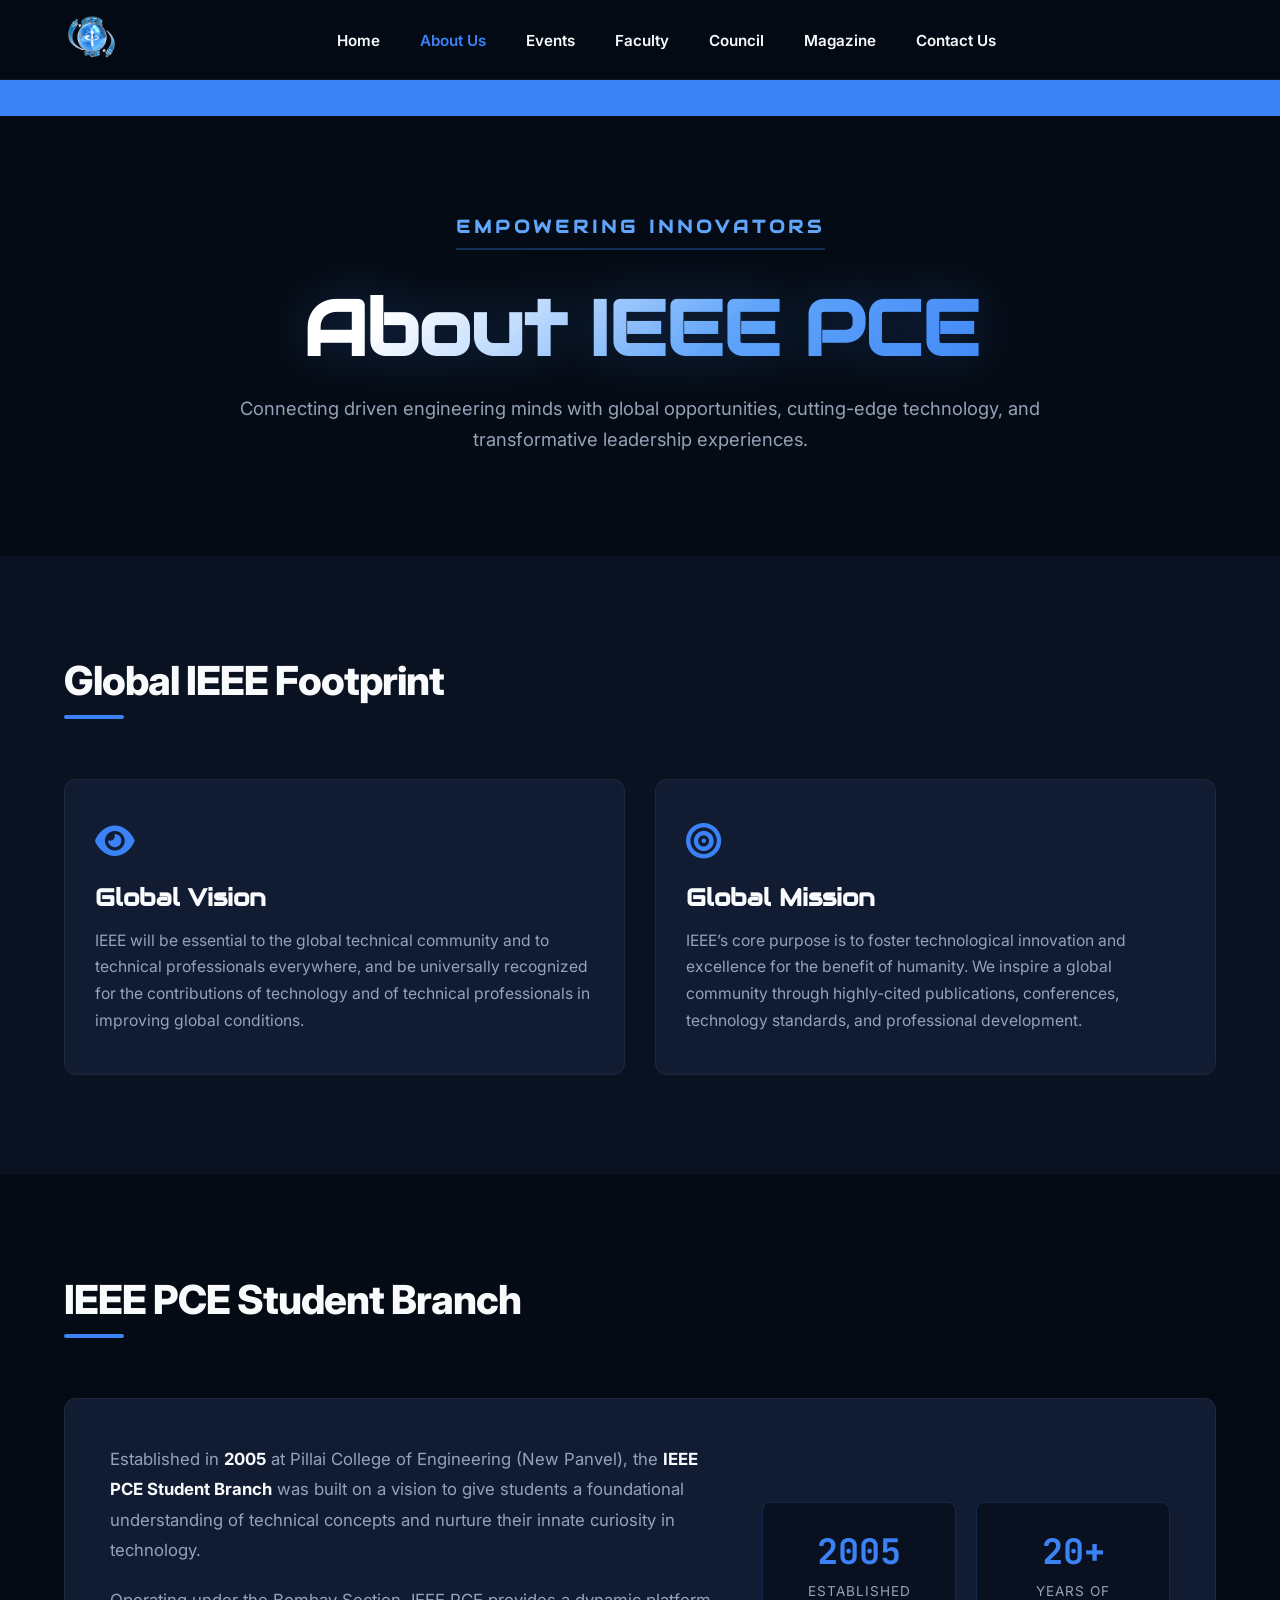
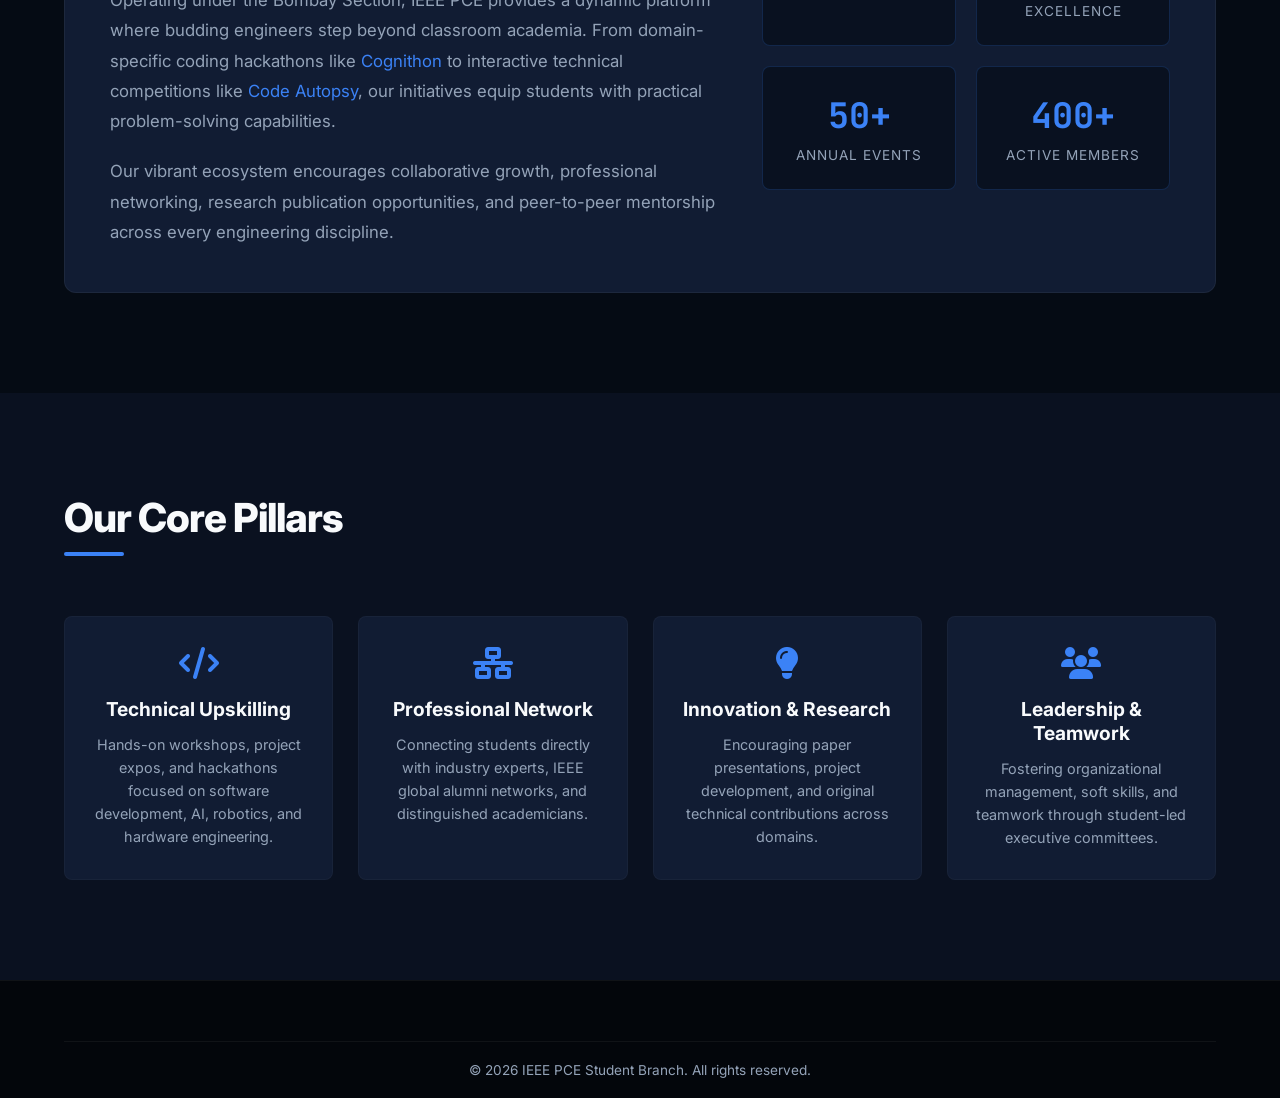
==== about/about.html @ e6388c2b "home page banner bug fix and about us page added" ====
<!DOCTYPE html>
<html lang="en">
<head>
  <meta charset="UTF-8" />
  <meta name="viewport" content="width=device-width, initial-scale=1.0" />
  <title>About Us | IEEE PCE</title>
  <link rel="shortcut icon" type="image/x-icon" href="../static/ieeee.png" />
  <link rel="preconnect" href="https://fonts.googleapis.com">
  <link rel="preconnect" href="https://fonts.gstatic.com" crossorigin>
  <link href="https://fonts.googleapis.com/css2?family=Audiowide&family=Iceland&family=Inter:wght@400;600;800&family=JetBrains+Mono:wght@400;700&display=swap" rel="stylesheet">
  <link rel="stylesheet" href="../home/styles.css" />
  <link rel="stylesheet" href="about.css" />
  <link rel="stylesheet" href="https://cdnjs.cloudflare.com/ajax/libs/font-awesome/6.4.2/css/all.min.css" crossorigin="anonymous" referrerpolicy="no-referrer" />
</head>
<body>
  <div id="preloader">
    <div class="loader-content">IEEE PCE</div>
  </div>

  <!-- Shared Navbar -->
  <header class="navbar">
    <a href="../index.html" class="logo-link">
      <img src="../static/ieeee.png" alt="IEEE PCE Logo" class="logo" />
    </a>
    <ul class="nav-links" id="nav-links">
      <li><a href="../index.html">Home</a></li>
      <li><a href="about.html" style="color: var(--accent-primary);">About Us</a></li>
      <li><a href="../events/events.html">Events</a></li>
      <li><a href="../faculty/faculty.html">Faculty</a></li>
      <li><a href="../council/council.html">Council</a></li>
      <li><a href="../Final Mag.pdf">Magazine</a></li>
      <li><a href="../contact/contact.html">Contact Us</a></li>
      <i class="fa-solid fa-xmark close-menu" id="close-menu"></i>
    </ul>
    <div class="nav-controls">
      <i class="fa-solid fa-bars open-menu" id="open-menu"></i>
    </div>
  </header>

  <!-- Sliding Banner -->
  <div class="sliding-banner">
    <div class="sliding-text">Discover IEEE PCE — Fostering Technological Innovation & Academic Excellence.</div>
  </div>

  <main id="main-content">
    <!-- Hero Banner -->
    <section class="about-hero section-padding">
      <canvas id="particle-canvas"></canvas>
      <div class="about-hero-content hidden">
        <span class="subtitle">Empowering Innovators</span>
        <h1 class="page-title">About IEEE PCE</h1>
        <p class="hero-desc">
          Connecting driven engineering minds with global opportunities, cutting-edge technology, and transformative leadership experiences.
        </p>
      </div>
    </section>

    <!-- Global Vision & Mission Section -->
    <section class="global-vision-section section-padding">
      <div class="section-header hidden">
        <h2>Global IEEE Footprint</h2>
        <div class="line"></div>
      </div>

      <div class="vision-mission-grid">
        <div class="vm-card hidden">
          <div class="vm-icon"><i class="fa-solid fa-eye"></i></div>
          <h3>Global Vision</h3>
          <p>
            IEEE will be essential to the global technical community and to technical professionals everywhere, and be universally recognized for the contributions of technology and of technical professionals in improving global conditions.
          </p>
        </div>

        <div class="vm-card hidden">
          <div class="vm-icon"><i class="fa-solid fa-bullseye"></i></div>
          <h3>Global Mission</h3>
          <p>
            IEEE’s core purpose is to foster technological innovation and excellence for the benefit of humanity. We inspire a global community through highly-cited publications, conferences, technology standards, and professional development.
          </p>
        </div>
      </div>
    </section>

    <!-- IEEE PCE Student Branch Section -->
    <section class="sb-section section-padding">
      <div class="section-header hidden">
        <h2>IEEE PCE Student Branch</h2>
        <div class="line"></div>
      </div>

      <div class="sb-container hidden">
        <div class="sb-text">
          <p>
            Established in <strong>2005</strong> at Pillai College of Engineering (New Panvel), the <strong>IEEE PCE Student Branch</strong> was built on a vision to give students a foundational understanding of technical concepts and nurture their innate curiosity in technology.
          </p>
          <p>
            Operating under the Bombay Section, IEEE PCE provides a dynamic platform where budding engineers step beyond classroom academia. From domain-specific coding hackathons like <em>Cognithon</em> to interactive technical competitions like <em>Code Autopsy</em>, our initiatives equip students with practical problem-solving capabilities.
          </p>
          <p>
            Our vibrant ecosystem encourages collaborative growth, professional networking, research publication opportunities, and peer-to-peer mentorship across every engineering discipline.
          </p>
        </div>
        <div class="sb-stats-grid">
          <div class="stat-box">
            <h4>2005</h4>
            <span>Established</span>
          </div>
          <div class="stat-box">
            <h4>20+</h4>
            <span>Years of Excellence</span>
          </div>
          <div class="stat-box">
            <h4>50+</h4>
            <span>Annual Events</span>
          </div>
          <div class="stat-box">
            <h4>400+</h4>
            <span>Active Members</span>
          </div>
        </div>
      </div>
    </section>

    <!-- Core Pillars / Objectives -->
    <section class="pillars-section section-padding">
      <div class="section-header hidden">
        <h2>Our Core Pillars</h2>
        <div class="line"></div>
      </div>

      <div class="pillars-grid">
        <div class="pillar-card hidden">
          <i class="fa-solid fa-code"></i>
          <h3>Technical Upskilling</h3>
          <p>Hands-on workshops, project expos, and hackathons focused on software development, AI, robotics, and hardware engineering.</p>
        </div>

        <div class="pillar-card hidden">
          <i class="fa-solid fa-network-wired"></i>
          <h3>Professional Network</h3>
          <p>Connecting students directly with industry experts, IEEE global alumni networks, and distinguished academicians.</p>
        </div>

        <div class="pillar-card hidden">
          <i class="fa-solid fa-lightbulb"></i>
          <h3>Innovation & Research</h3>
          <p>Encouraging paper presentations, project development, and original technical contributions across domains.</p>
        </div>

        <div class="pillar-card hidden">
          <i class="fa-solid fa-users"></i>
          <h3>Leadership & Teamwork</h3>
          <p>Fostering organizational management, soft skills, and teamwork through student-led executive committees.</p>
        </div>
      </div>
    </section>
  </main>

  <!-- Shared Footer -->
  <footer class="site-footer">
    <div class="footer-bottom">
      <p>© 2026 IEEE PCE Student Branch. All rights reserved.</p>
    </div>
  </footer>

  <script src="../home/script.js"></script>
</body>
</html>
---- home/styles.css ----
/* Color Variables - Dark Cinematic Blues */
:root {
  --bg-deep: #050b14;       /* Almost black blue */
  --bg-surface: #0a1120;    /* Dark blue surface */
  --bg-card: #111c33;       /* Slightly lighter card background */
  --accent-primary: #3b82f6; /* Clean digital blue */
  --accent-glow: rgba(59, 130, 246, 0.4);
  --text-main: #f8fafc;
  --text-muted: #94a3b8;
  --font-sans: 'Inter', sans-serif;
  --font-heading: 'Audiowide', sans-serif;
  --font-mono: 'JetBrains Mono', monospace;
}

/* Reset & Base Styles */
* {
  margin: 0;
  padding: 0;
  box-sizing: border-box;
}

html {
  scroll-behavior: smooth;
  background-color: var(--bg-deep);
  color: var(--text-main);
  font-family: var(--font-sans);
  overflow-x: hidden;
}

body {
  overflow-x: hidden;
}

/* Preloader */
#preloader {
  position: fixed;
  inset: 0;
  background-color: var(--bg-deep);
  display: flex;
  justify-content: center;
  align-items: center;
  z-index: 9999;
  transition: opacity 0.5s ease;
}

.loader-content {
  font-family: var(--font-mono);
  font-size: 2rem;
  font-weight: 700;
  color: var(--accent-primary);
  letter-spacing: 4px;
  animation: pulse 1.5s infinite alternate;
}

@keyframes pulse {
  0% { opacity: 0.5; text-shadow: 0 0 10px transparent; }
  100% { opacity: 1; text-shadow: 0 0 20px var(--accent-primary); }
}

/* Navbar */
.navbar {
  position: fixed;
  top: 0;
  width: 100%;
  height: 80px;
  display: flex;
  justify-content: space-between;
  align-items: center;
  padding: 0 5%;
  background: rgba(5, 11, 20, 0.85);
  backdrop-filter: blur(12px);
  z-index: 1000;
  border-bottom: 1px solid rgba(255,255,255,0.05);
}

#close-menu {
  display: none; /* Hides the mobile close button on desktop */
}

.logo {
  height: 45px;
}

.nav-links {
  display: flex;
  list-style: none;
  gap: 2.5rem;
}

.nav-links a {
  text-decoration: none;
  color: var(--text-main);
  font-size: 0.95rem;
  font-weight: 600;
  transition: color 0.3s;
  position: relative;
}

.nav-links a:hover {
  color: var(--accent-primary);
}

.nav-controls i {
  font-size: 1.5rem;
  display: none; /* For mobile */
}

/* Sliding Banner */
.sliding-banner {
  margin-top: 80px;
  background-color: var(--accent-primary);
  padding: 8px 0;
  overflow: hidden;
  white-space: nowrap;
}

.sliding-text {
  display: inline-block;
  color: #fff;
  font-family: var(--font-mono);
  font-size: 0.85rem;
  animation: slideBanner 20s linear infinite;
  padding-left: 100%;
}

@keyframes slideBanner {
  0% { transform: translateX(0); }
  100% { transform: translateX(-100%); }
}

/* Typography & Utilities */
.section-padding {
  padding: 100px 5%;
}

.section-header {
  margin-bottom: 60px;
}

.section-header h2 {
  font-size: 2.5rem;
  font-weight: 800;
  margin-bottom: 10px;
  letter-spacing: -1px;
}

.line {
  width: 60px;
  height: 4px;
  background: var(--accent-primary);
  border-radius: 2px;
}

/* Hero Section */
.hero-section {
  position: relative;
  min-height: 90vh;
  display: flex;
  flex-direction: column;
  justify-content: center;
  align-items: center;
  text-align: center;
}

/* --- Particle Canvas --- */
#particle-canvas {
  position: absolute;
  top: 0;
  left: 0;
  width: 100%;
  height: 100%;
  z-index: -2; /* Keeps it behind the logo (-1) and the text */
  pointer-events: auto; /* Allows it to track the mouse */
}

.hero-bg-logo {
  position: absolute;
  top: 50%;
  left: 50%;
  transform: translate(-50%, -50%);
  opacity: 0.03;
  z-index: -1;
  width: 60vw;
  max-width: 600px;
}

.hero-bg-logo img {
  width: 100%;
  filter: grayscale(100%);
}

.hero-title {
  font-family: var(--font-heading);
  font-size: clamp(4rem, 10vw, 8rem); /* Made it even bigger */
  font-weight: 900;
  letter-spacing: -2px;
  /* Glowing gradient text */
  background: linear-gradient(135deg, #ffffff 20%, #60a5fa 60%, var(--accent-primary) 100%);
  -webkit-background-clip: text;
  -webkit-text-fill-color: transparent;
  filter: drop-shadow(0 0 30px rgba(59, 130, 246, 0.2));
  min-height: 1.2em; 
  border-right: 4px solid var(--accent-primary);
  margin-bottom: 5px;
}

.hero-details {
  max-width: 700px;
  margin: 0 auto;
  margin-top: 30px;
}

.subtitle {
  font-family: var(--font-heading);
  font-size: 1.1rem;
  text-transform: uppercase;
  letter-spacing: 4px;
  color: #60a5fa; /* Brighter accent blue */
  font-weight: 700;
  margin-bottom: 30px;
  display: inline-block;
  border-bottom: 2px solid rgba(59, 130, 246, 0.3);
  padding-bottom: 10px;
}

.description {
  font-size: 1.15rem;
  color: #cbd5e1; /* Slightly brighter text for readability */
  line-height: 1.8;
  margin-bottom: 40px;
  max-width: 700px;
  margin-left: auto;
  margin-right: auto;
  /* The sleek highlight box */
  background: rgba(255, 255, 255, 0.03);
  padding: 25px 35px;
  border-radius: 12px;
  border-left: 4px solid var(--accent-primary);
  backdrop-filter: blur(5px);
  box-shadow: 0 10px 30px rgba(0, 0, 0, 0.3);
}

.btn-primary {
  display: inline-block;
  padding: 14px 32px;
  background: transparent;
  border: 1px solid var(--accent-primary);
  color: var(--accent-primary);
  text-decoration: none;
  font-weight: 600;
  border-radius: 4px;
  transition: all 0.3s ease;
}

.btn-primary:hover {
  background: var(--accent-primary);
  color: #fff;
  box-shadow: 0 0 20px var(--accent-glow);
}

.hero-image {
  margin-top: 80px;
  width: 100%;
  max-width: 1000px;
  border-radius: 12px;
  overflow: hidden;
  border: 1px solid rgba(255,255,255,0.05);
}

.hero-image img {
  width: 100%;
  height: auto;
  display: block;
}

/* Events Section - Cards with Hover Animation */
.events-section {
  background-color: var(--bg-surface);
}

.events-grid {
  display: grid;
  grid-template-columns: repeat(auto-fit, minmax(300px, 1fr));
  gap: 30px;
}

.event-card {
  background: var(--bg-card);
  border-radius: 8px;
  overflow: hidden;
  border: 1px solid rgba(255,255,255,0.03);
  transition: transform 0.4s cubic-bezier(0.175, 0.885, 0.32, 1.275), box-shadow 0.4s ease;
}

.event-card:hover {
  transform: translateY(-10px);
  box-shadow: 0 15px 30px rgba(0, 0, 0, 0.5), 0 0 0 1px var(--accent-primary);
}

.card-img-wrapper {
  width: 100%;
  aspect-ratio: 3 / 4; /* Forces the box into a standard poster shape */
  overflow: hidden;
}

.card-img-wrapper img {
  width: 100%;
  height: 100%;
  object-fit: cover;
  object-position: top; /* Prioritizes showing the top of the poster */
  transition: transform 0.5s ease;
}

.event-card:hover .card-img-wrapper img {
  transform: scale(1.05);
}

.card-content {
  padding: 25px;
}

.card-content h3 {
  font-size: 1.4rem;
  margin-bottom: 12px;
  color: var(--text-main);
}

.card-content p {
  color: var(--text-muted);
  font-size: 0.95rem;
  line-height: 1.6;
  margin-bottom: 20px;
}

.event-date {
  display: inline-block;
  font-family: var(--font-mono);
  font-size: 0.8rem;
  color: var(--accent-primary);
  background: rgba(59, 130, 246, 0.1);
  padding: 6px 12px;
  border-radius: 4px;
}

/* About Section */
.about-content {
  display: flex;
  gap: 60px;
  align-items: center;
}

.about-image {
  flex: 1;
  text-align: center;
}

.about-image img {
  max-width: 300px;
  filter: drop-shadow(0 0 30px rgba(59, 130, 246, 0.2));
}

.about-text {
  flex: 2;
}

.about-text p {
  color: var(--text-muted);
  line-height: 1.8;
  font-size: 1.05rem;
  margin-bottom: 20px;
}

.about-text strong {
  color: var(--accent-primary);
}

/* Contact Section */
.contact-section {
  background-color: var(--bg-surface);
}

.contact-container {
  display: grid;
  grid-template-columns: 1fr 1fr;
  gap: 50px;
  background: var(--bg-card);
  border-radius: 12px;
  overflow: hidden;
  border: 1px solid rgba(255,255,255,0.05);
}

.contact-info {
  padding: 50px;
}

.contact-info h3 {
  font-size: 2rem;
  margin-bottom: 15px;
}

.contact-info p {
  color: var(--text-muted);
  line-height: 1.6;
  margin-bottom: 40px;
}

.social-links {
  display: flex;
  flex-direction: column;
  gap: 15px;
}

.social-btn {
  display: flex;
  align-items: center;
  gap: 15px;
  padding: 15px 25px;
  background: rgba(255,255,255,0.03);
  border: 1px solid rgba(255,255,255,0.05);
  color: var(--text-main);
  text-decoration: none;
  border-radius: 6px;
  transition: all 0.3s;
}

.social-btn:hover {
  background: rgba(59, 130, 246, 0.1);
  border-color: var(--accent-primary);
  color: var(--accent-primary);
}

.social-btn i {
  font-size: 1.5rem;
  transition: color 0.3s ease;
}

.social-btn:hover .fa-linkedin {
  color: #0a66c2; /* Official LinkedIn Blue */
}

.social-btn:hover .fa-instagram {
  color: #e1306c; /* Official Instagram Pink */
}

.contact-map {
  min-height: 400px;
  position: relative;
}

/* The Dark Mode Map Hack */
.contact-map iframe {
  width: 100%;
  height: 100%;
  border: none;
  /* Inverts the light map, flips the colors so water stays blue, and softens it */
  filter: invert(90%) hue-rotate(180deg) contrast(85%) opacity(80%);
  transition: all 0.4s ease;
}

/* Bring it to full focus when the user hovers over it */
.contact-map iframe:hover {
  filter: invert(90%) hue-rotate(180deg) contrast(100%) opacity(100%);
}

/* Footer */
.site-footer {
  background: #03060b;
  padding: 60px 5% 20px;
  border-top: 1px solid rgba(255,255,255,0.05);
}

.footer-grid {
  display: grid;
  grid-template-columns: repeat(auto-fit, minmax(250px, 1fr));
  gap: 40px;
  margin-bottom: 60px;
}

.footer-col h4 {
  color: var(--accent-primary);
  margin-bottom: 20px;
  font-family: var(--font-mono);
  font-size: 1.1rem;
}

.footer-col p, .footer-col ul {
  color: var(--text-muted);
  line-height: 1.6;
  font-size: 0.95rem;
}

.footer-col ul {
  list-style: none;
}

.footer-col ul li {
  margin-bottom: 12px;
}

.footer-col ul a {
  color: var(--text-muted);
  text-decoration: none;
  transition: color 0.3s;
}

.footer-col ul a:hover {
  color: var(--text-main);
}

.footer-col i {
  margin-right: 10px;
  color: var(--accent-primary);
}

.footer-bottom {
  text-align: center;
  color: var(--text-muted);
  font-size: 0.85rem;
  padding-top: 20px;
  border-top: 1px solid rgba(255,255,255,0.05);
}

/* Scroll Animations */
.hidden {
  opacity: 0;
  transform: translateY(30px);
  transition: opacity 0.8s ease, transform 0.8s ease;
}

.show {
  opacity: 1;
  transform: translateY(0);
}

/* --- Lightbox Modal Styles --- */
.modal {
  display: none; /* Hidden by default */
  position: fixed;
  z-index: 10000; /* Sit on top of everything */
  left: 0;
  top: 0;
  width: 100%;
  height: 100%;
  background-color: rgba(5, 11, 20, 0.85); /* Deep dark blue shadowy background */
  backdrop-filter: blur(8px); /* Smooth background blur */
  opacity: 0;
  visibility: hidden;
  transition: opacity 0.3s ease, visibility 0.3s ease;
  justify-content: center;
  align-items: center;
}

.modal.show-modal {
  display: flex;
  opacity: 1;
  visibility: visible;
}

.modal-content {
  max-width: 90%;
  max-height: 90vh;
  object-fit: contain;
  border-radius: 8px;
  box-shadow: 0 10px 40px rgba(0, 0, 0, 0.8);
  transform: scale(0.9);
  transition: transform 0.3s cubic-bezier(0.175, 0.885, 0.32, 1.275); /* Slight bounce effect */
}

.modal.show-modal .modal-content {
  transform: scale(1);
}

.close-modal {
  position: absolute;
  top: 30px;
  right: 40px;
  color: var(--text-muted);
  font-size: 40px;
  font-weight: bold;
  cursor: pointer;
  transition: color 0.3s ease;
  z-index: 10001;
}

.close-modal:hover {
  color: #fff;
}

/* Make sure the small posters are clickable */
.card-img-wrapper img {
  cursor: pointer;
}

/* Responsive Updates */
@media (max-width: 900px) {
  /* 1. Mobile Menu Drawer */
  .nav-links {
    position: fixed;
    top: 0;
    right: -100%; 
    height: auto;
    width: fit-content;
    min-width: 220px; 
    padding: 70px 40px 40px 40px; 
    gap: 1.25rem; 
    background: rgba(5, 11, 20, 0.98); 
    backdrop-filter: blur(15px);
    
    /* Styling the exposed edges */
    border-left: 1px solid rgba(255,255,255,0.05); 
    border-bottom: 1px solid rgba(255,255,255,0.05);
    border-bottom-left-radius: 16px;
    
    flex-direction: column;
    justify-content: flex-start; 
    align-items: center;
    transition: right 0.4s cubic-bezier(0.175, 0.885, 0.32, 1.275);
    display: flex; 
    z-index: 1001; 
    box-shadow: -10px 10px 30px rgba(0, 0, 0, 0.6); /* Drops shadow down and to the left */
  }

  .nav-links.active {
    right: 0; /* Snaps flush to the right edge */
  }

  /* Positions the X cleanly inside the smaller box */
  #close-menu {
    display: block;
    position: absolute;
    top: 25px;
    right: 30px;
    font-size: 1.5rem;
    cursor: pointer;
    color: var(--text-muted);
  }
  
  #close-menu:hover {
    color: var(--text-main);
  }

  .nav-controls i {
    display: block;
    cursor: pointer;
  }

  /* 2. Global Section Padding Adjustment */
  /* Reduces the 100px padding which takes up too much mobile screen space */
  .section-padding {
    padding: 60px 5%; 
  }

  /* 3. Grid Adjustments */
  .about-content, .contact-container {
    grid-template-columns: 1fr;
    flex-direction: column;
  }

  /* Shrinks the extreme padding inside the contact box */
  .contact-info {
    padding: 30px 20px; 
  }
}

@media (max-width: 480px) {
  /* Prevent title overflow on narrow screens */
  .hero-title {
    font-size: clamp(2.5rem, 8vw, 3.5rem); 
  }

  /* Slim down the description highlight box */
  .description {
    padding: 15px 20px; 
    font-size: 1rem;
  }

  /* Prevent grid blowout on screens smaller than 350px */
  .events-grid {
    grid-template-columns: repeat(auto-fit, minmax(250px, 1fr));
  }

  /* Ensure the sliding banner text is easily readable */
  .sliding-text {
    font-size: 0.75rem;
  }
  
  .section-header h2 {
    font-size: 2rem;
  }
}
---- about/about.css ----
/* About Hero Styling */
.about-hero {
  position: relative;
  min-height: 45vh;
  display: flex;
  justify-content: center;
  align-items: center;
  text-align: center;
}

.about-hero-content {
  max-width: 800px;
  z-index: 2;
}

.page-title {
  font-family: var(--font-heading);
  font-size: clamp(3rem, 6vw, 5rem);
  font-weight: 900;
  letter-spacing: -1px;
  background: linear-gradient(135deg, #ffffff 20%, #60a5fa 60%, var(--accent-primary) 100%);
  -webkit-background-clip: text;
  -webkit-text-fill-color: transparent;
  filter: drop-shadow(0 0 25px rgba(59, 130, 246, 0.25));
  margin-bottom: 15px;
}

.hero-desc {
  font-size: 1.15rem;
  color: var(--text-muted);
  line-height: 1.7;
}

/* Global Vision & Mission Grid */
.global-vision-section {
  background-color: var(--bg-surface);
}

.vision-mission-grid {
  display: grid;
  grid-template-columns: repeat(auto-fit, minmax(320px, 1fr));
  gap: 30px;
}

.vm-card {
  background: var(--bg-card);
  padding: 40px 30px;
  border-radius: 12px;
  border: 1px solid rgba(255, 255, 255, 0.05);
  transition: transform 0.4s ease, border-color 0.4s ease, box-shadow 0.4s ease;
  position: relative;
  overflow: hidden;
}

.vm-card:hover {
  transform: translateY(-8px);
  border-color: var(--accent-primary);
  box-shadow: 0 10px 30px rgba(0, 0, 0, 0.4), 0 0 20px rgba(59, 130, 246, 0.2);
}

.vm-icon {
  font-size: 2.2rem;
  color: var(--accent-primary);
  margin-bottom: 20px;
}

.vm-card h3 {
  font-family: var(--font-heading);
  font-size: 1.5rem;
  margin-bottom: 15px;
  color: var(--text-main);
}

.vm-card p {
  color: var(--text-muted);
  line-height: 1.7;
  font-size: 0.98rem;
}

/* Student Branch Overview */
.sb-container {
  display: grid;
  grid-template-columns: 1.2fr 0.8fr;
  gap: 40px;
  align-items: center;
  background: var(--bg-card);
  padding: 45px;
  border-radius: 12px;
  border: 1px solid rgba(255, 255, 255, 0.05);
}

.sb-text p {
  color: var(--text-muted);
  font-size: 1.05rem;
  line-height: 1.8;
  margin-bottom: 20px;
}

.sb-text p:last-child {
  margin-bottom: 0;
}

.sb-text strong {
  color: var(--text-main);
}

.sb-text em {
  color: var(--accent-primary);
  font-style: normal;
}

/* Stats Counter Grid */
.sb-stats-grid {
  display: grid;
  grid-template-columns: 1fr 1fr;
  gap: 20px;
}

.stat-box {
  background: rgba(5, 11, 20, 0.6);
  padding: 25px 20px;
  border-radius: 8px;
  text-align: center;
  border: 1px solid rgba(59, 130, 246, 0.2);
}

.stat-box h4 {
  font-family: var(--font-mono);
  font-size: 2.2rem;
  color: var(--accent-primary);
  margin-bottom: 5px;
}

.stat-box span {
  font-size: 0.85rem;
  color: var(--text-muted);
  text-transform: uppercase;
  letter-spacing: 1px;
}

/* Core Pillars */
.pillars-section {
  background-color: var(--bg-surface);
}

.pillars-grid {
  display: grid;
  grid-template-columns: repeat(auto-fit, minmax(240px, 1fr));
  gap: 25px;
}

.pillar-card {
  background: var(--bg-card);
  padding: 30px 25px;
  border-radius: 8px;
  border: 1px solid rgba(255, 255, 255, 0.03);
  text-align: center;
  transition: all 0.3s ease;
}

.pillar-card i {
  font-size: 2rem;
  color: var(--accent-primary);
  margin-bottom: 18px;
}

.pillar-card h3 {
  font-size: 1.2rem;
  margin-bottom: 12px;
  color: var(--text-main);
}

.pillar-card p {
  color: var(--text-muted);
  font-size: 0.9rem;
  line-height: 1.6;
}

.pillar-card:hover {
  transform: translateY(-5px);
  border-color: rgba(59, 130, 246, 0.4);
  background: rgba(17, 28, 51, 0.8);
}

/* Responsive Styles */
@media (max-width: 900px) {
  .sb-container {
    grid-template-columns: 1fr;
    padding: 30px 20px;
  }
}

@media (max-width: 480px) {
  .sb-stats-grid {
    grid-template-columns: 1fr;
  }
}
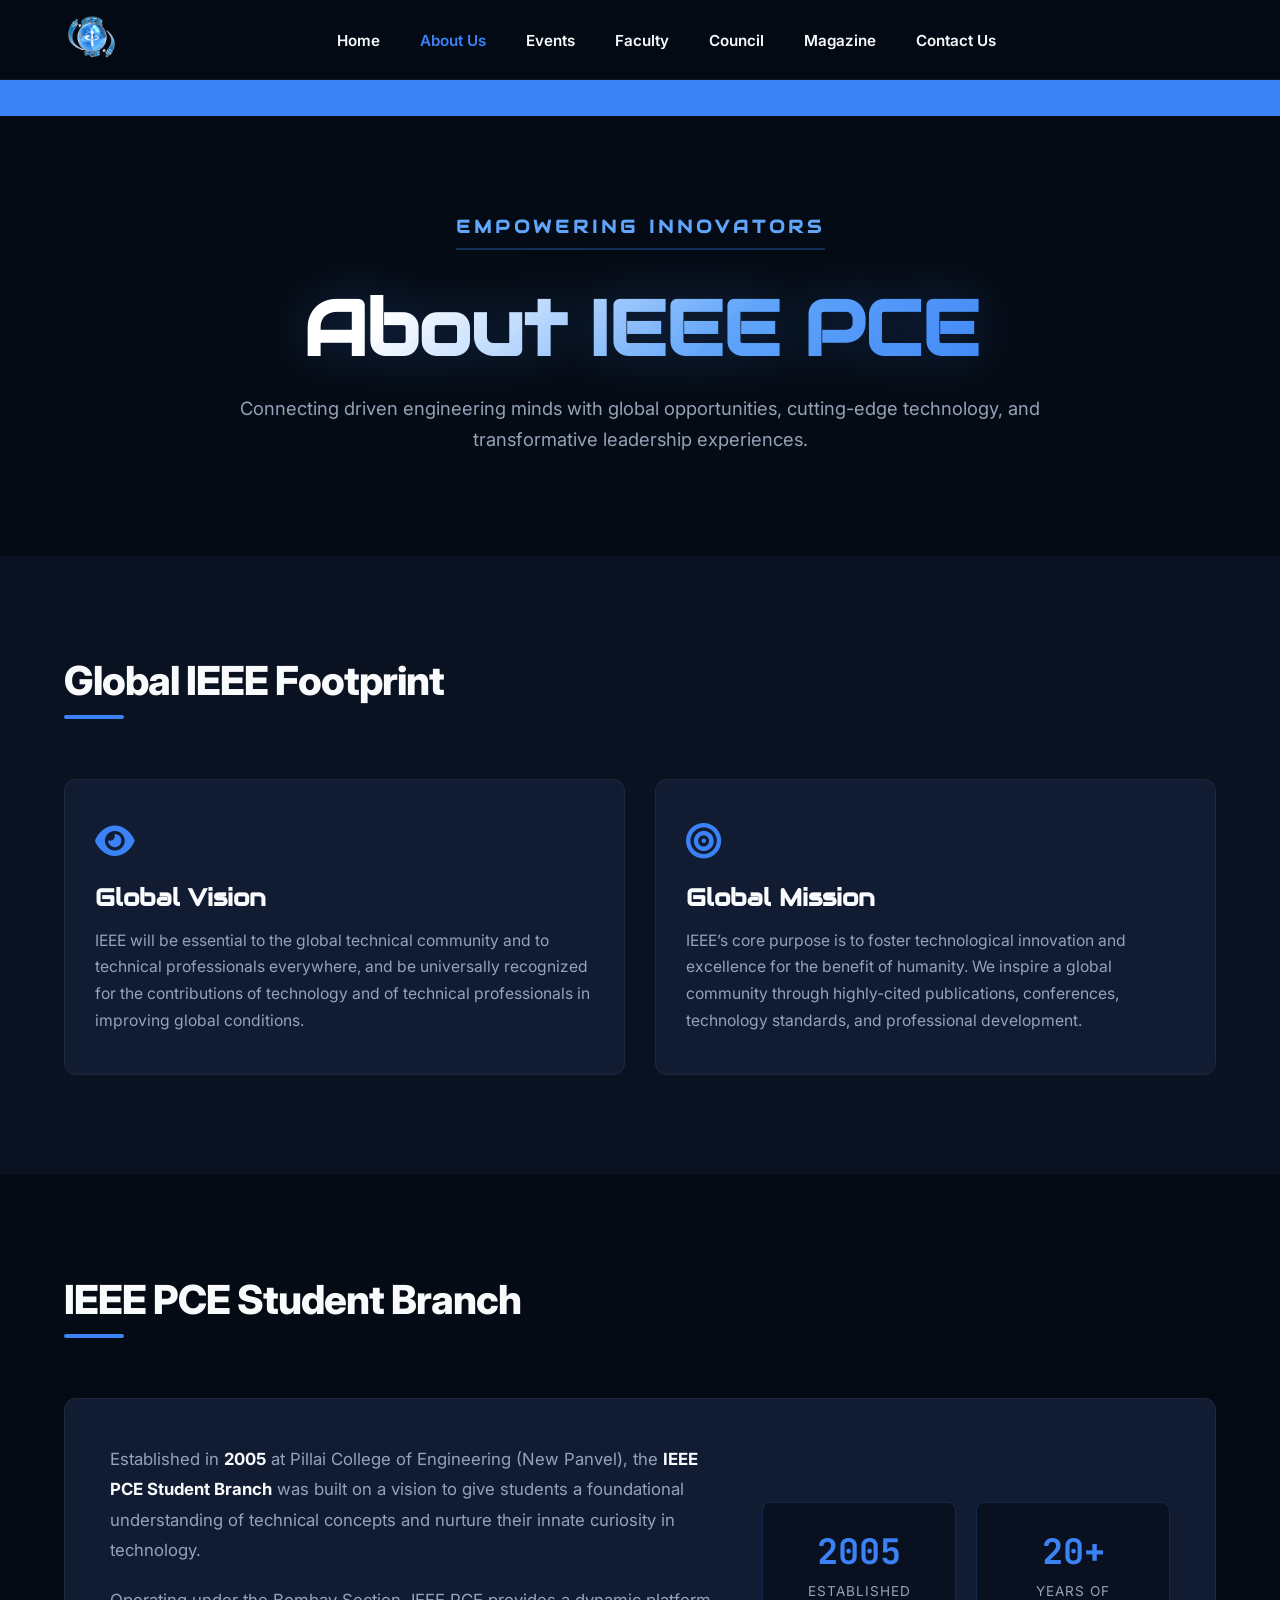
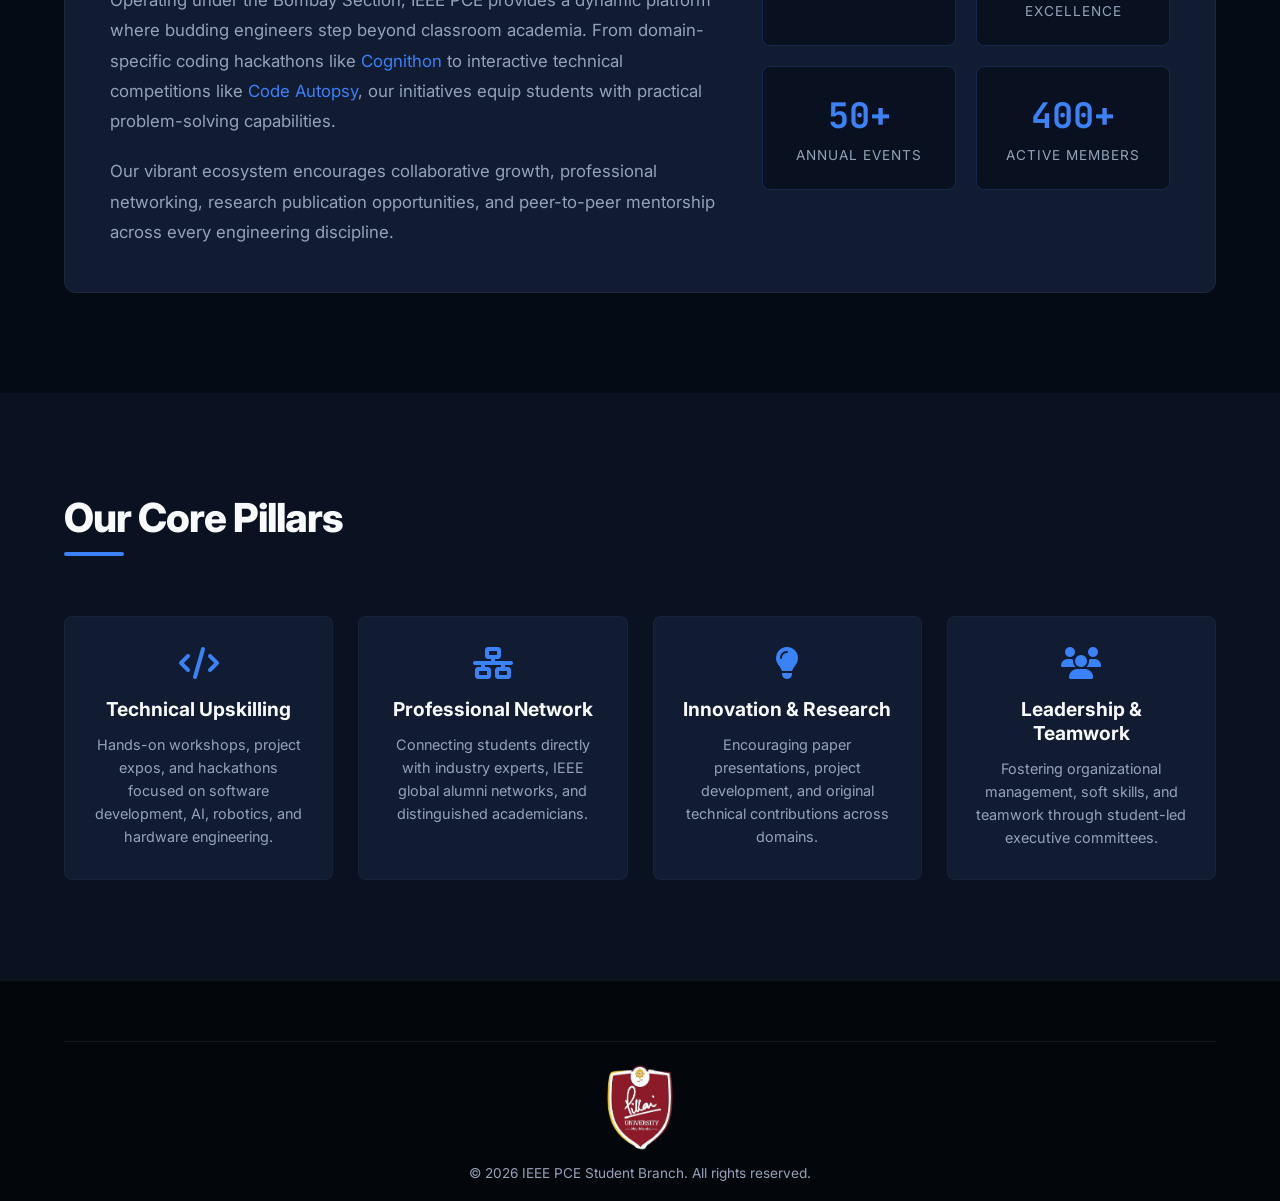
==== commit 9a1e1ce7: "magazine page added" ====
--- a/about/about.html
+++ b/about/about.html
@@ -159,7 +159,8 @@
   <!-- Shared Footer -->
   <footer class="site-footer">
     <div class="footer-bottom">
-      <p>© 2026 IEEE PCE Student Branch. All rights reserved.</p>
+        <img src="../static/PUlogo.png" style="height: 90px; width: 90px; margin-bottom: 10px;" alt="PCE Logo" />
+        <p>© 2026 IEEE PCE Student Branch. All rights reserved.</p>
     </div>
   </footer>
 
